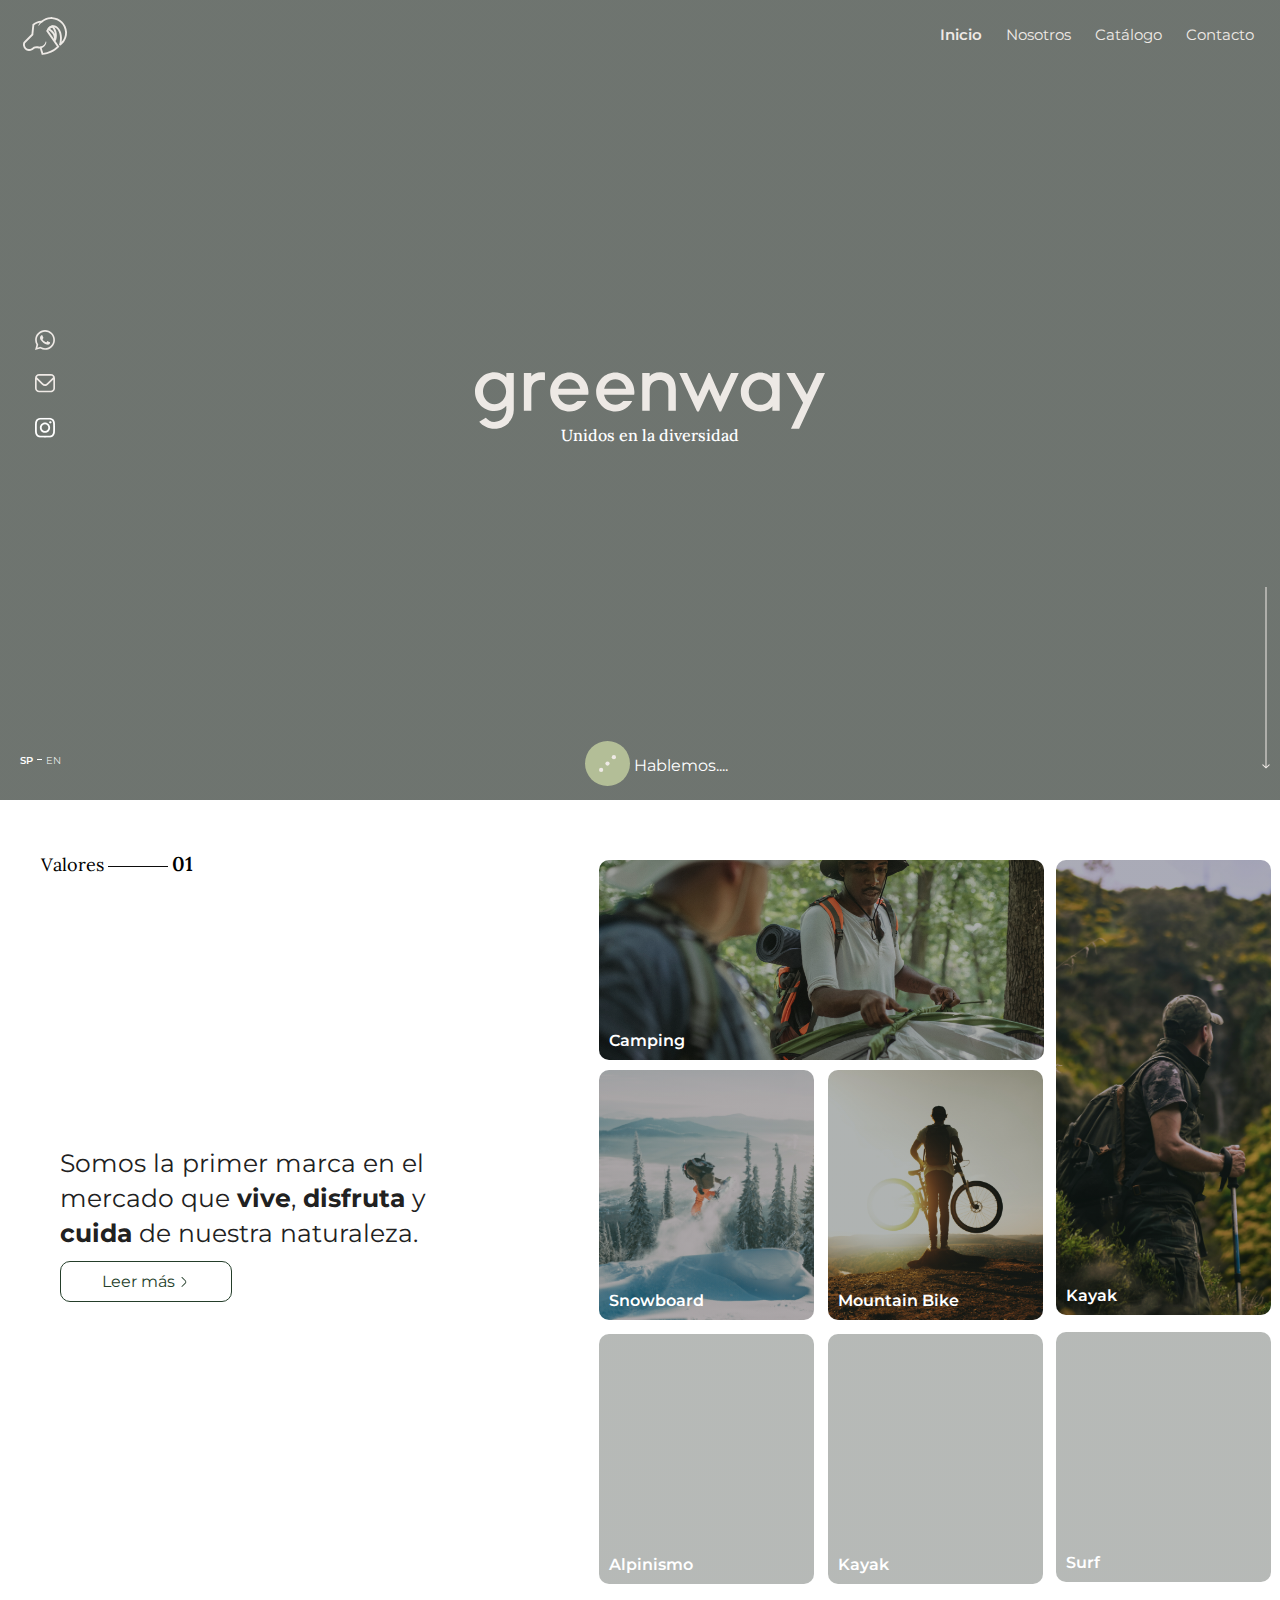
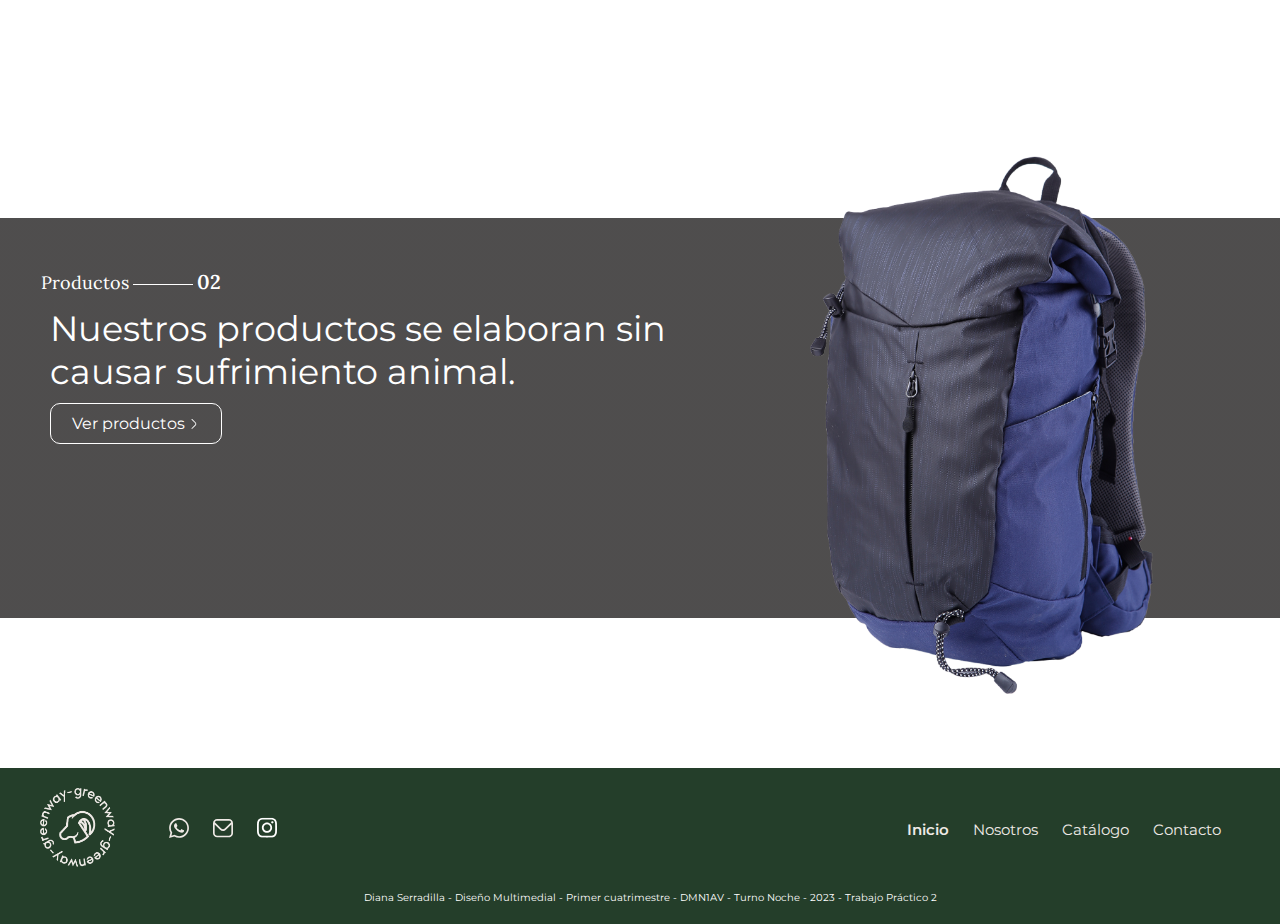
==== index.html @ 470187fe "first commit" ====
<!DOCTYPE html>
<html lang="es">

<head>
  <meta charset="UTF-8">
  <title>Inicio</title>
  <link rel="stylesheet" href="assets/estilos/style.css">
  <link rel="shortcut icon" href="assets/img/isotipo-1.svg" type="image/x-icon">
</head>

<body>



  <div class="contenedor-general">
    <!-- Cabecera completa comienzo -->
    <div class="contenedor-cabecera" id="cabeceraIndex">
      <header class="contenedor-header">
        <h1>Logo</h1>
        <nav class="contenedor-nav">
          <ul class="nav-ul">
            <li><a href="#" class="li-destacado">Inicio</a></li>
            <li><a href="secciones/nosotros.html">Nosotros</a></li>
            <li><a href="secciones/catalogo.html">Catálogo</a></li>
            <li><a href="secciones/contacto.html">Contacto</a></li>
          </ul>
        </nav>
      </header>

      <section>
        <ul class="ul-redes">
          <li><a
              href="https://api.whatsapp.com/send?phone=542615523328&text=%C2%A1Hola%20Greenway!%20%C2%BFMe%20podr%C3%ADan%20ayudar%3F"
              target="_blank"><img src="assets/img/whatsapp.svg" alt="whatsapp-greenway" title="whatsapp"></a></li>
          <li><a href="mailto:serradilladiana3@gmail.com" target="_blank"><img src="assets/img/email.svg"
                alt="email-greenway" title="email"></a></li>
          <li><a href="https://www.instagram.com/laddy___di/" target="_blank"><img src="assets/img/instagram.svg"
                alt="instagram-greenway" title="instagram"></a></li>
        </ul>
        <h2 id="marca-greenway">greenway
        </h2>
        <h3 class="slogan-greenway" id="slogan-indexPosition">Unidos en la diversidad</h3>
        <div class="contenedor-idioma">
          <p id="español">SP</p>
          <div class="linea-divisora"></div>
          <p id="ingles">EN</p>
        </div>
        <div class="contenedor-whatsapp">
          <a href="https://api.whatsapp.com/send?phone=542615523328&text=%C2%A1Hola%20Greenway!%20%C2%BFMe%20podr%C3%ADan%20ayudar%3F"
            target="_blank">
            <img src="assets/img/talk.svg" alt="icono_talk">
          </a>
          <a href="https://api.whatsapp.com/send?phone=542615523328&text=%C2%A1Hola%20Greenway!%20%C2%BFMe%20podr%C3%ADan%20ayudar%3F"
            target="_blank">
            <p>Hablemos....</p>
          </a>
        </div>
        <figure class="figure-flechaAbajo">
          <img src="assets/img/arrow-down.svg" alt="arrow-svg">
        </figure>
      </section>
    </div>
    <!-- Cabecera completa final -->
    <main class="main-general">
      <!-- Section info marca comienzo -->
      <section class="section-infoGeneral">
        <div class="contenedor-indice">
          <p class="indice-categoria color-negro">Valores</p>
          <div class="linea-divisora-negra"></div>
          <p class="indice-numero color-negro">01</p>
        </div>
        <div class="contenedor-infoMarca">
          <div class="contenedor-infoMarcaI">
            <h4 class="p-infoGenral">Somos la primer marca en el mercado que <span>vive</span>, <span>disfruta</span> y
              <span>cuida</span> de
              nuestra naturaleza.
            </h4>
            <a href="nosotros.html" class="boton-VerMas">Leer más <svg class="path-productos" width="11" height="10"
                viewBox="0 0 11 10" fill="none" xmlns="http://www.w3.org/2000/svg">
                <g clip-path="url(#clip0_27_282)">
                  <path
                    d="M2.93061 9.98189C2.87551 9.98221 2.82089 9.97172 2.76988 9.95102C2.71887 9.93032 2.67248 9.89982 2.63336 9.86127C2.59412 9.82261 2.56297 9.77661 2.54172 9.72592C2.52046 9.67524 2.50952 9.62088 2.50952 9.56597C2.50952 9.51106 2.52046 9.4567 2.54172 9.40601C2.56297 9.35533 2.59412 9.30933 2.63336 9.27066L6.0538 5.87258C6.289 5.63862 6.42112 5.32148 6.42112 4.99082C6.42112 4.66016 6.289 4.34302 6.0538 4.10906L2.63336 0.710976C2.55453 0.632657 2.51024 0.526432 2.51024 0.415671C2.51024 0.30491 2.55453 0.198686 2.63336 0.120366C2.71219 0.0420465 2.81912 -0.00195312 2.93061 -0.00195312C3.0421 -0.00195313 3.14902 0.0420465 3.22786 0.120366L6.6483 3.51845C6.84324 3.71163 6.9979 3.94112 7.10343 4.19377C7.20896 4.44642 7.26328 4.71728 7.26328 4.99082C7.26328 5.26436 7.20896 5.53521 7.10343 5.78787C6.9979 6.04052 6.84324 6.27001 6.6483 6.46319L3.22786 9.86127C3.18874 9.89982 3.14234 9.93032 3.09133 9.95102C3.04033 9.97172 2.98571 9.98221 2.93061 9.98189Z" />
                </g>
                <defs>
                  <clipPath>
                    <rect width="10.0478" height="9.98214" fill="#243e2a" />
                  </clipPath>
                </defs>
              </svg></a>
          </div>
          <div class="contenedor-infoMarcaD">
            <div class="contenedor-categoriasI">
              <div id="contenedor-camping">
              </div>
              <div>
                <div class="contenedor-snmb">
                  <div class="contendor-categorias" id="contenedor-snow"></div>
                  <div class="contendor-categorias" id="contenedor-mbike"></div>
                </div>
                <div class="contenedor-alka">
                  <div class="contendor-categorias" id="contenedor-alpi"></div>
                  <div class="contendor-categorias" id="contenedor-kayak"></div>
                </div>
              </div>
            </div>

            <div class="contenedor-categoriasD">
              <div id="contenedor-trek"></div>
              <div id="contenedor-surf"></div>
            </div>
          </div>
        </div>
      </section>
      <!-- Section info marca final -->
      <!-- Section info productos comienzo -->
      <section class="section-productoIndex">
        <div class="contenedor-indice">
          <p class="indice-categoria color-blanco">Productos</p>
          <div class="linea-divisora-blanca"></div>
          <p class="indice-numero color-blanco">02</p>
        </div>

        <div class="contenedor-productoIndex">
          <div class="contenedor-productoIndexI">
            <h4>Nuestros productos se elaboran
              sin causar sufrimiento animal.</h4>
            <a href="catalogo.html" class="boton-productoIndex">Ver productos <svg class="path-productos" width="11"
                height="10" viewBox="0 0 11 10" fill="none" xmlns="http://www.w3.org/2000/svg">
                <g clip-path="url(#clip0_27_282)">
                  <path
                    d="M2.93061 9.98189C2.87551 9.98221 2.82089 9.97172 2.76988 9.95102C2.71887 9.93032 2.67248 9.89982 2.63336 9.86127C2.59412 9.82261 2.56297 9.77661 2.54172 9.72592C2.52046 9.67524 2.50952 9.62088 2.50952 9.56597C2.50952 9.51106 2.52046 9.4567 2.54172 9.40601C2.56297 9.35533 2.59412 9.30933 2.63336 9.27066L6.0538 5.87258C6.289 5.63862 6.42112 5.32148 6.42112 4.99082C6.42112 4.66016 6.289 4.34302 6.0538 4.10906L2.63336 0.710976C2.55453 0.632657 2.51024 0.526432 2.51024 0.415671C2.51024 0.30491 2.55453 0.198686 2.63336 0.120366C2.71219 0.0420465 2.81912 -0.00195312 2.93061 -0.00195312C3.0421 -0.00195313 3.14902 0.0420465 3.22786 0.120366L6.6483 3.51845C6.84324 3.71163 6.9979 3.94112 7.10343 4.19377C7.20896 4.44642 7.26328 4.71728 7.26328 4.99082C7.26328 5.26436 7.20896 5.53521 7.10343 5.78787C6.9979 6.04052 6.84324 6.27001 6.6483 6.46319L3.22786 9.86127C3.18874 9.89982 3.14234 9.93032 3.09133 9.95102C3.04033 9.97172 2.98571 9.98221 2.93061 9.98189Z" />
                </g>
                <defs>
                  <clipPath id="clip0_27_282">
                    <rect width="10.0478" height="9.98214" fill="white" />
                  </clipPath>
                </defs>
              </svg>
            </a>
          </div>
          <figure class="figure-sectionProducto">
            <img src="assets/img/mochila.png" alt="mochila-greenway">
          </figure>
        </div>
      </section>
      <!-- Section info productos final -->
    </main>
    <!-- Footer comienzo -->
    <footer class="contenedor-footer" id="footer-index">
      <div>
        <figure class="figure-logoFooter">
          <img src="assets/img/imagotipo.png" alt="">
        </figure>

        <ul class="footer-navRedes">
          <li><a
              href="https://api.whatsapp.com/send?phone=542615523328&text=%C2%A1Hola%20Greenway!%20%C2%BFMe%20podr%C3%ADan%20ayudar%3F"
              target="_blank"><img src="assets/img/whatsapp.svg" alt="whatsapp-greenway" title="whatsapp"></a></li>
          <li><a href="mailto:serradilladiana3@gmail.com" target="_blank"><img src="assets/img/email.svg"
                alt="email-greenway" title="email"></a></li>
          <li><a href="https://www.instagram.com/laddy___di/" target="_blank"><img src="assets/img/instagram.svg"
                alt="instagram-greenway" title="instagram"></a></li>
        </ul>

        <nav class="contenedor-nav contenedor-nav-footer">
          <ul class="nav-ul">
            <li><a href="#" class="li-destacado">Inicio</a></li>
            <li><a href="secciones/nosotros.html">Nosotros</a></li>
            <li><a href="secciones/catalogo.html">Catálogo</a></li>
            <li><a href="secciones/contacto.html">Contacto</a></li>
          </ul>
        </nav>
        <p class="dato-alumno">Diana Serradilla - Diseño Multimedial - Primer cuatrimestre - DMN1AV - Turno Noche -
          2023 - Trabajo
          Práctico 2</p>
      </div>
    </footer>
    <!-- Footer final -->
  </div>
</body>

</html>
---- assets/estilos/style.css ----
@import url("https://fonts.googleapis.com/css2?family=Lora:wght@400;500;600;700&family=Montserrat:ital,wght@0,100;0,300;0,400;0,700;1,700&display=swap");

@font-face {
  font-family: "Simpel";
  src: url("../fonts/Simpel-Medium.otf") format("truetype");
}

body {
  font-family: "Montserrat", sans-serif;
}

* {
  margin: 0;
  padding: 0;
}

ul li {
  list-style: none;
}

.contenedor-general {
  width: 1300px;
  max-width: 1300px;
  margin: auto;
  position: relative;
}

.color-negro {
  color: #000000;
}

.color-blanco {
  color: #ffffff;
}

/* -------------------------Cabecera completa comienzo */
#cabeceraIndex {
  background: linear-gradient(rgba(14, 24, 16, 0.6), rgba(14, 24, 16, 0.6)),
    url("../img/bg-index.png") no-repeat center center;
  background-size: cover;
  height: 800px;
}

#cabeceraNosotros {
  background: linear-gradient(rgba(14, 24, 16, 0.6), rgba(14, 24, 16, 0.6)),
    url("../img/bg-nosotros.png") no-repeat center center;
  background-size: cover;
  height: 400px;
}

#cabeceraCatalogo {
  background: linear-gradient(rgba(14, 24, 16, 0.6), rgba(14, 24, 16, 0.6)),
    url("../img/bg-catalogo.png") no-repeat center center;
  background-size: cover;
  height: 400px;
}

#cabeceraContacto {
  background: linear-gradient(rgba(14, 24, 16, 0.6), rgba(14, 24, 16, 0.6)),
    url("../img/bg-contacto.png") no-repeat center center;
  background-size: cover;
  height: 400px;
}
.contenedor-cabecera {
  position: relative;
}

.contenedor-header {
  padding-top: 15px;
}
.contenedor-header h1 {
  display: inline-block;
  width: 90px;
  height: 38px;
  font-size: 0px;
  background-image: url("../img/isotipo.svg");
  background-position: center;
  background-repeat: no-repeat;
  background-size: contain;
  vertical-align: middle;
}

#h2-nosotros {
  font-family: "Simpel", sans-serif;
  font-weight: 500;
  font-size: 50px;
  line-height: 183px;
  color: #efeae6;
  text-align: center;
  margin-top: 60px;
}

.contenedor-nav {
  display: inline-block;
  width: 1170px;
}

.nav-ul {
  text-align: end;
}
.nav-ul li {
  display: inline-block;
}

.nav-ul li a {
  display: block;
  padding: 10px;
  color: #efeae6;
  text-decoration: none;
  font-size: 15px;
}

.li-destacado {
  font-weight: 600;
}

.nav-ul li a:hover {
  color: #1c1c1c;
  border-radius: 10px;
  background-color: rgba(255, 255, 255, 0.767);
  -webkit-border-radius: 10px;
  -moz-border-radius: 10px;
  -ms-border-radius: 10px;
  -o-border-radius: 10px;
}

#marca-greenway {
  font-size: 0;
  background-image: url("../img/logotipo.svg");
  background-position: center;
  background-repeat: no-repeat;
  background-size: contain;
  width: 350px;
  height: 100px;
  margin: auto;
  position: absolute;
  top: 0;
  bottom: 0;
  left: 0;
  right: 0;
}

.slogan-greenway {
  font-family: "Lora", serif;
  font-style: normal;
  font-weight: 500;
  font-size: 16px;
  line-height: 38px;
  color: #ffffff;
  text-align: center;
  position: absolute;
  bottom: 0;
  left: 0;
  right: 0;
}

#slogan-indexPosition {
  top: 52%;
}

#slogan-NosotrosPosition {
  top: 40%;
}

.ul-redes {
  display: inline-block;
  position: absolute;
  top: 40%;
  left: 25px;
  z-index: 10;
}

.ul-redes li {
  /* margin-top: 10px; */
  padding: 10px;
  border-radius: 10px;
  -webkit-border-radius: 10px;
  -moz-border-radius: 10px;
  -ms-border-radius: 10px;
  -o-border-radius: 10px;
  transition: background-color 0.3s ease-in-out;
}

.ul-redes li:hover {
  background-color: #b3be97;
}

#ingles {
  font-style: normal;
  font-weight: 300;
  font-size: 10px;
  line-height: 18px;
  color: #ffffff;
}

#español {
  font-style: normal;
  font-weight: 600;
  font-size: 10px;
  line-height: 18px;
  color: #ffffff;
}

.linea-divisora {
  border-top: 1px solid #ffffff;
  width: 5px;
}
.figure-flechaAbajo {
  position: absolute;
  right: 30px;
  bottom: 27px;
}

.contenedor-idioma {
  position: absolute;
  bottom: 30px;
  left: 20px;
  display: inline-block;
}

.contenedor-idioma p,
.contenedor-idioma div {
  display: inline-block;
}

.contenedor-idioma div {
  vertical-align: middle;
}

.contenedor-whatsapp {
  display: inline-block;
  position: absolute;
  bottom: 10px;
  left: 45%;
}

.contenedor-whatsapp a {
  display: inline-block;
  text-decoration: none;
  color: #ffffff;
  vertical-align: middle;
}

.contenedor-idioma a img {
  width: 30px;
}
/* -------------------------Cabecera completa final */
/* ----------------------------------------------------------------- */

/* -------------------------Main comienzo */

.main-general {
  background-image: url("../img/bg-2.png");
  background-position: center;
  background-repeat: no-repeat;
  background-size: cover;
}

/* -------------------------Section info marca comienzo */
.section-infoGeneral {
  position: relative;
}
.contenedor-indice {
  display: inline-block;
  position: absolute;
  top: 48px;
  left: 41px;
}

.indice-categoria {
  font-family: "Lora";
  font-style: normal;
  font-weight: 400;
  font-size: 18px;
  line-height: 26px;
  display: inline-block;
}

.indice-numero {
  font-family: "Lora";
  font-style: normal;
  font-weight: 600;
  font-size: 20px;
  line-height: 32px;
  display: inline-block;
}

.linea-divisora-blanca {
  border-top: 1px solid #ffffff;
  width: 60px;
  display: inline-block;
  vertical-align: middle;
}
.linea-divisora-negra {
  border-top: 1px solid #0c0c0c;
  width: 60px;
  display: inline-block;
  vertical-align: middle;
}

.contenedor-infoMarca,
.contenedor-infoMarcaI,
.contenedor-infoMarcaD {
  display: inline-block;
}

.contenedor-infoMarca {
  display: inline-block;
  margin-top: 60px;
}

.contenedor-infoMarcaD {
  display: inline-block;
  vertical-align: middle;
  margin-left: 145px;
}
.contenedor-infoMarcaI {
  width: 30%;
  margin-left: 60px;
  display: inline-block;
  vertical-align: middle;
}

.p-infoGenral {
  font-style: normal;
  font-weight: 400;
  font-size: 25px;
  line-height: 35px;

  color: #212121;
}

.p-infoGenral span {
  font-weight: 700;
}

.boton-VerMas {
  display: block;
  padding: 10px;
  width: 150px;
  text-align: center;
  text-decoration: none;
  border-radius: 10px;
  -webkit-border-radius: 10px;
  -moz-border-radius: 10px;
  -ms-border-radius: 10px;
  -o-border-radius: 10px;
  border: 1px solid #243e2a;
  color: #243e2a;
  margin-top: 10px;
  transition: background-color 0.5s ease, color 0.5s ease;
  -webkit-transition: background-color 0.5s ease, color 0.5s ease;
  -moz-transition: background-color 0.5s ease, color 0.5s ease;
  -ms-transition: background-color 0.5s ease, color 0.5s ease;
  -o-transition: background-color 0.5s ease, color 0.5s ease;
}

.boton-VerMas svg {
  fill: #243e2a;
  transition: background-color 0.5s ease, color 0.5s ease;
  -webkit-transition: background-color 0.3s ease, color 0.3s ease;
  -moz-transition: background-color 0.3s ease, color 0.3s ease;
  -ms-transition: background-color 0.3s ease, color 0.3s ease;
  -o-transition: background-color 0.3s ease, color 0.3s ease;
}
.boton-VerMas:hover {
  background-color: #243e2a;
  color: #ffffff;
}

.boton-VerMas:hover svg {
  fill: #ffffff;
}

.contenedor-categoriasI {
  display: inline-block;
}
.contenedor-categoriasD {
  display: inline-block;
  vertical-align: top;
  margin-left: 8px;
}

#contenedor-camping {
  width: 445px;
  height: 200px;
  background: linear-gradient(rgba(14, 24, 16, 0.3), rgba(14, 24, 16, 0.3)),
    url("../img/camping.png") no-repeat center center;
  background-size: cover;
  border-radius: 10px;
  -webkit-border-radius: 10px;
  -moz-border-radius: 10px;
  -ms-border-radius: 10px;
  -o-border-radius: 10px;
  position: relative;
}

#contenedor-camping::after {
  content: "Camping";
  color: #ffffff;
  position: absolute;
  bottom: 10px;
  left: 10px;
  font-weight: 600;
  font-size: 16px;
}

.contendor-categorias {
  width: 215px;
  height: 250px;
}

.contenedor-snmb {
  margin-top: 10px;
}
#contenedor-snow {
  background: linear-gradient(rgba(14, 24, 16, 0.3), rgba(14, 24, 16, 0.3)),
    url("../img/snow.png") no-repeat center center;
  background-size: cover;
  border-radius: 10px;
  -webkit-border-radius: 10px;
  -moz-border-radius: 10px;
  -ms-border-radius: 10px;
  -o-border-radius: 10px;
  position: relative;
  display: inline-block;
  margin-right: 10px;
}

#contenedor-snow::after {
  content: "Snowboard";
  color: #ffffff;
  position: absolute;
  bottom: 10px;
  left: 10px;
  font-weight: 600;
  font-size: 16px;
}

#contenedor-mbike {
  background: linear-gradient(rgba(14, 24, 16, 0.3), rgba(14, 24, 16, 0.3)),
    url("../img/mbike.png") no-repeat center center;
  background-size: cover;
  border-radius: 10px;
  -webkit-border-radius: 10px;
  -moz-border-radius: 10px;
  -ms-border-radius: 10px;
  -o-border-radius: 10px;
  position: relative;
  display: inline-block;
}

#contenedor-mbike::after {
  content: "Mountain Bike";
  color: #ffffff;
  position: absolute;
  bottom: 10px;
  left: 10px;
  font-weight: 600;
  font-size: 16px;
}

#contenedor-alpi {
  background: linear-gradient(rgba(14, 24, 16, 0.3), rgba(14, 24, 16, 0.3)),
    url("../img/alpi.png") no-repeat center center;
  background-size: cover;
  border-radius: 10px;
  -webkit-border-radius: 10px;
  -moz-border-radius: 10px;
  -ms-border-radius: 10px;
  -o-border-radius: 10px;
  position: relative;
  display: inline-block;
  margin-right: 10px;
}

#contenedor-alpi::after {
  content: "Alpinismo";
  color: #ffffff;
  position: absolute;
  bottom: 10px;
  left: 10px;
  font-weight: 600;
  font-size: 16px;
}

#contenedor-kayak {
  background: linear-gradient(rgba(14, 24, 16, 0.3), rgba(14, 24, 16, 0.3)),
    url("../img/kayak.png") no-repeat center center;
  background-size: cover;
  border-radius: 10px;
  -webkit-border-radius: 10px;
  -moz-border-radius: 10px;
  -ms-border-radius: 10px;
  -o-border-radius: 10px;
  position: relative;
  display: inline-block;
}

#contenedor-kayak::after {
  content: "Kayak";
  color: #ffffff;
  position: absolute;
  bottom: 10px;
  left: 10px;
  font-weight: 600;
  font-size: 16px;
}

.contenedor-alka {
  margin-top: 10px;
}

#contenedor-trek {
  width: 215px;
  height: 455px;
  background: linear-gradient(rgba(14, 24, 16, 0.3), rgba(14, 24, 16, 0.3)),
    url("../img/trek.png") no-repeat center center;
  background-size: cover;
  border-radius: 10px;
  -webkit-border-radius: 10px;
  -moz-border-radius: 10px;
  -ms-border-radius: 10px;
  -o-border-radius: 10px;
  position: relative;
}

#contenedor-trek::after {
  content: "Kayak";
  color: #ffffff;
  position: absolute;
  bottom: 10px;
  left: 10px;
  font-weight: 600;
  font-size: 16px;
}

#contenedor-surf {
  width: 215px;
  height: 250px;
  background: linear-gradient(rgba(14, 24, 16, 0.3), rgba(14, 24, 16, 0.3)),
    url("../img/surf.png") no-repeat center center;
  background-size: cover;
  border-radius: 10px;
  -webkit-border-radius: 10px;
  -moz-border-radius: 10px;
  -ms-border-radius: 10px;
  -o-border-radius: 10px;
  position: relative;
  margin-top: 17px;
}

#contenedor-surf::after {
  content: "Surf";
  color: #ffffff;
  position: absolute;
  bottom: 10px;
  left: 10px;
  font-weight: 600;
  font-size: 16px;
}

/* -------------------------Section info marca final */

/* -------------------------Section info producto comienzo */

.section-productoIndex {
  width: 100%;
  background-color: red;
  background: linear-gradient(rgba(35, 33, 33, 0.8), rgba(35, 33, 33, 0.8)),
    url("../img/section-productos.png") no-repeat center center;
  background-size: cover;
  height: 400px;
  margin-top: 230px;

  position: relative;
}

.contenedor-productoIndex {
  position: absolute;
  top: -105px;
  left: 0;
  right: 0;
}
.contenedor-productoIndex,
.contenedor-productoIndexI,
.figure-sectionProducto {
  display: inline-block;
}

.contenedor-productoIndexI {
  width: 50%;
  margin-left: 50px;
}

.figure-sectionProducto {
  width: 550px;
  height: auto;
  vertical-align: middle;
  display: inline-block;
}

.figure-sectionProducto img {
  width: 100%;
  height: auto;
}

.contenedor-productoIndexI h4 {
  font-style: normal;
  font-weight: 400;
  font-size: 35px;
  line-height: 40x;
  margin-top: 20px;
  color: #ffffff;
}

.boton-productoIndex {
  display: block;
  padding: 10px;
  width: 150px;
  text-align: center;
  text-decoration: none;
  border-radius: 10px;
  -webkit-border-radius: 10px;
  -moz-border-radius: 10px;
  -ms-border-radius: 10px;
  -o-border-radius: 10px;
  border: 1px solid #ffffff;
  color: #ffffff;
  margin-top: 10px;
  transition: background-color 0.5s ease, color 0.5s ease;
}

.boton-productoIndex:hover {
  background-color: #ffffff;
  color: #243e2a;
}

.boton-productoIndex:hover svg {
  fill: #243e2a;
}

.path-productos {
  fill: #ffffff;
}

/* -------------------------Section info producto final */

/* -------------------------Main info nosotros comienzo */

#main-nosotros {
  padding-bottom: 30px;
}

.nosotros-parrafo-1 {
  padding: 140px 60px 0 60px;
  position: relative;
}

.contenedor-parrafos {
  width: 45%;
  text-align: left;
  display: inline-block;
}

.contenedor-completoNosotros1 {
  display: inline-block;
}
.span-greenway {
  font-style: normal;
  font-weight: 700;
  /* font-size: 20px; */
  line-height: 24px;
  color: #000000;
}

#figure-nosotros1,
#figure-nosotros3 {
  display: inline-block;
  width: 500px;
  height: 470px;
}

#figure-nosotros1 img,
#figure-nosotros3 img {
  margin-left: 100px;
}
.figure-nosotros img {
  width: 100%;
  height: 100%;
  object-fit: cover;
  border-radius: 20px;
  -webkit-border-radius: 20px;
  -moz-border-radius: 20px;
  -ms-border-radius: 20px;
  -o-border-radius: 20px;
}

#figure-nosotros2 {
  display: inline-block;
  width: 500px;
  height: 400px;
}
.contenedor-completoNosotros2 {
  display: inline-block;
}
.nosotros-parrafo-2 {
  padding: 200px 60px 0 60px;
  position: relative;
}
#contenedor-indiceNosotros2 {
  display: inline-block;
  position: absolute;
  top: 82px;
  right: 108px;
}
#contenedor-parrafos2 {
  margin-left: 100px;
  vertical-align: top;
}

#contenedor-parrafos3 {
  vertical-align: top;
}
/* -------------------------Main info nosotros final */
/* -------------------------Catalogo comienzo */
.contenedorTitulos-catalogo,
.contenedorTitulos-catalogo h3,
.contenedorTitulos-catalogo figure {
  display: inline-block;
}

.contenedorTitulos-catalogo {
  width: 100%;
  padding: 40px 40px;
}
.boton-carrito {
  background-color: #b3be97;
  padding: 10px 40px 10px 40px;
  display: inline-block;
  border-radius: 10px;
  -webkit-border-radius: 10px;
  -moz-border-radius: 10px;
  -ms-border-radius: 10px;
  -o-border-radius: 10px;
  margin-left: 915px;
}

.boton-carrito figure {
  display: inline-block;
  width: 18px;
  height: auto;
  vertical-align: middle;
}

.boton-carrito figure img {
  width: 100%;
  height: 100%;
}

.boton-carrito p {
  display: inline-block;
  font-size: 15px;
  font-weight: 600;
  color: #ffffff;
  vertical-align: middle;
}

.contenedor-input {
  margin-left: 620px;
}
.input-catalogo {
  border: 1px solid #727272;
  border-radius: 10px;
  -webkit-border-radius: 10px;
  -moz-border-radius: 10px;
  -ms-border-radius: 10px;
  -o-border-radius: 10px;
  display: inline-block;
  margin-right: 10px;
}

#input-genero {
  padding: 8px 5px 8px 15px;
  width: 115px;
}

#input-genero figure,
#input-filtro figure {
  margin-left: 40px;
}

#input-filtro {
  padding: 8px 5px 8px 15px;
  width: 180px;
}

#input-lupa {
  padding: 8px 5px 8px 15px;
  width: 280px;
}

#input-lupa p {
  margin-left: 10px;
}

.input-catalogo p {
  display: inline-block;
  color: #727272;
}

.input-catalogo figure {
  display: inline-block;
}

.contenedor-filtro {
  margin-left: 40px;
  margin-top: 40px;
}

.contenedor-filtro h5 {
  margin-bottom: 15px;
}

.ul-filtros {
  margin-bottom: 10px;
}
.ul-filtros li {
  width: 90px;
  margin: 5px 0 0px 20px;
  color: #212121;
}

.ul-filtros li:hover {
  color: #000000;
  cursor: pointer;
  font-weight: 600;
}

#input-tamaño-seleccionado {
  background-color: #000000;
}

.ul-filtros li div,
.ul-filtros li p {
  display: inline-block;
  vertical-align: middle;
}

.input-tamaño {
  width: 20px;
  height: 20px;
  border-radius: 5px;
  -webkit-border-radius: 5px;
  -moz-border-radius: 5px;
  -ms-border-radius: 5px;
  -o-border-radius: 5px;
  border: 1px solid #212121;
}
.contenedorGeneral-catalogo {
  display: inline-block;
  width: 100%;
}

.contenedorGeneral-catalogo aside {
  float: left;
}

.contenedorGeneral-catalogo .contenedor-imagenesCatalogo {
  float: right;
  margin: 50px 15px 0 0;
}

.contenedorSuperior {
  position: relative;
}
.contenedorSuperior figure {
  width: 400px;
  height: 300px;
  border-radius: 10px;
  -webkit-border-radius: 10px;
  -moz-border-radius: 10px;
  -ms-border-radius: 10px;
  -o-border-radius: 10px;
}

.contenedorSuperior-imagenes,
.contenedorSuperior-imagenes .contenedorSuperior {
  display: inline-block;
}

.contenedorSuperior:hover,
.contenedorInferior:hover {
  cursor: pointer;
}
.contenedorSuperior img {
  width: 100%;
  height: 100%;
  object-fit: cover;
  border-radius: 10px;
}

.contenedorPrecio {
  position: absolute;
  bottom: 10px;
  right: 10px;
  background-color: #ffffff;
  padding: 20px;
  border-radius: 10px;
  -webkit-border-radius: 10px;
  -moz-border-radius: 10px;
  -ms-border-radius: 10px;
  -o-border-radius: 10px;
}

.nombre-campera {
  font-weight: 600;
}

.contenedorInferior-imagenes {
  width: 820px;
  margin-bottom: 150px;
}
.contenedorInferior figure {
  width: 265px;
  height: 210px;
}

.contenedorInferior-fila1,
.contenedorInferior-fila1 .contenedorInferior,
.contenedorInferior-fila2,
.contenedorInferior-fila2 .contenedorInferior,
.contenedorInferior-fila3,
.contenedorInferior-fila3 .contenedorInferior {
  display: inline-block;
}
.contenedorInferior-fila1,
.contenedorInferior-fila2,
.contenedorInferior-fila3 {
  margin-top: 10px;
}
.contenedorInferior figure img {
  width: 100%;
  height: 100%;
  object-fit: cover;
  border-radius: 10px;
  -webkit-border-radius: 10px;
  -moz-border-radius: 10px;
  -ms-border-radius: 10px;
  -o-border-radius: 10px;
}

.contenedorInferior p {
  margin-top: 10px;
}
/* -------------------------Catalogo final */

/* -------------------------Footer comienzo */

#footer-index {
  margin-top: 150px;
}
.contenedor-footer {
  background: #243e2a;
  padding: 20px;
}

.figure-logoFooter {
  width: 75px;
  margin-left: 20px;
  margin-right: 40px;
  display: inline-block;
  vertical-align: middle;
}

.figure-logoFooter img {
  width: 100%;
  height: auto;
}

.footer-navRedes {
  display: inline-block;
  vertical-align: middle;
}
.footer-navRedes li {
  /*margin-right: 10px;
  */
  display: inline-block;
  padding: 10px;
  border-radius: 10px;
  -webkit-border-radius: 10px;
  -moz-border-radius: 10px;
  -ms-border-radius: 10px;
  -o-border-radius: 10px;
  transition: background-color 0.3s ease-in-out;
  -webkit-transition: background-color 0.3s ease-in-out;
  -moz-transition: background-color 0.3s ease-in-out;
  -ms-transition: background-color 0.3s ease-in-out;
  -o-transition: background-color 0.3s ease-in-out;
}

.footer-navRedes li:hover {
  background-color: #b3be97;
}

.contenedor-nav-footer {
  width: 940px;
  vertical-align: middle;
}

.dato-alumno {
  color: #ffffff;
  font-size: 10px;
  margin-top: 20px;
  text-align: center;
}

/* -------------------------Footer final */
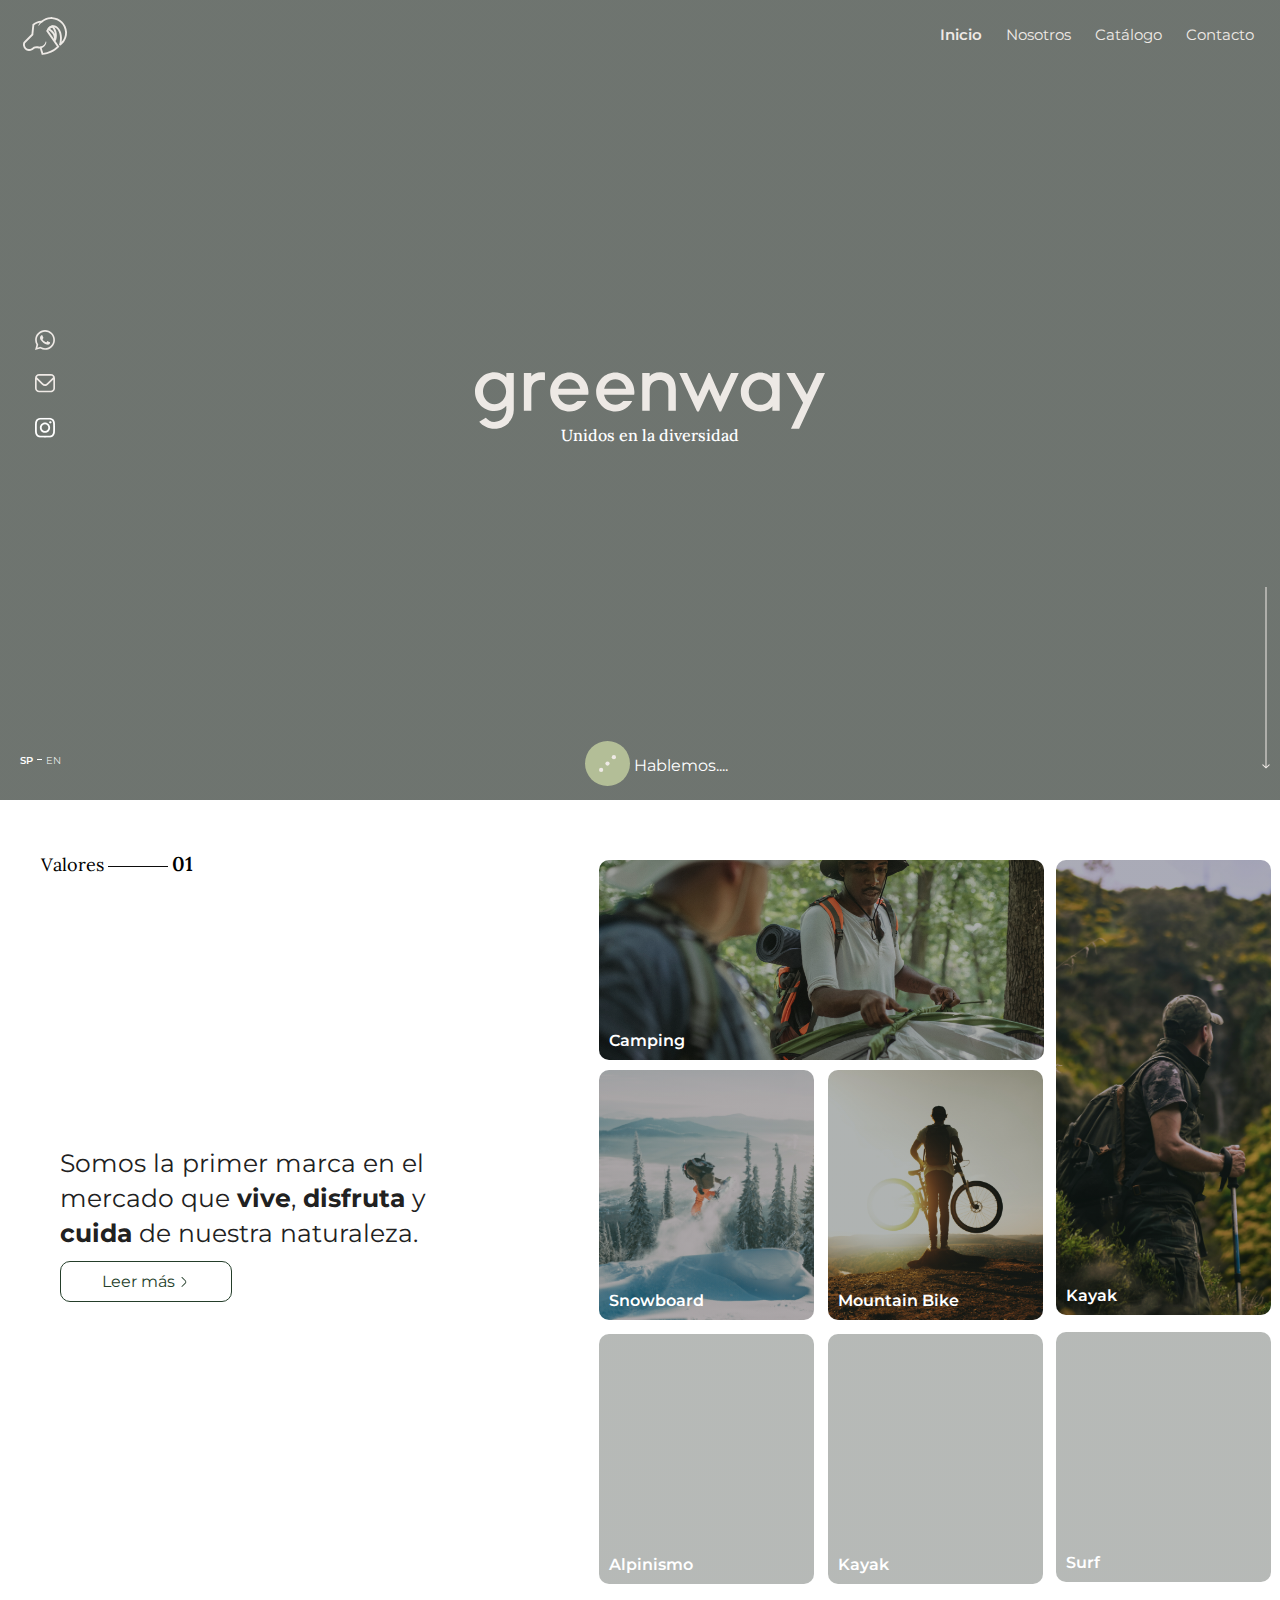
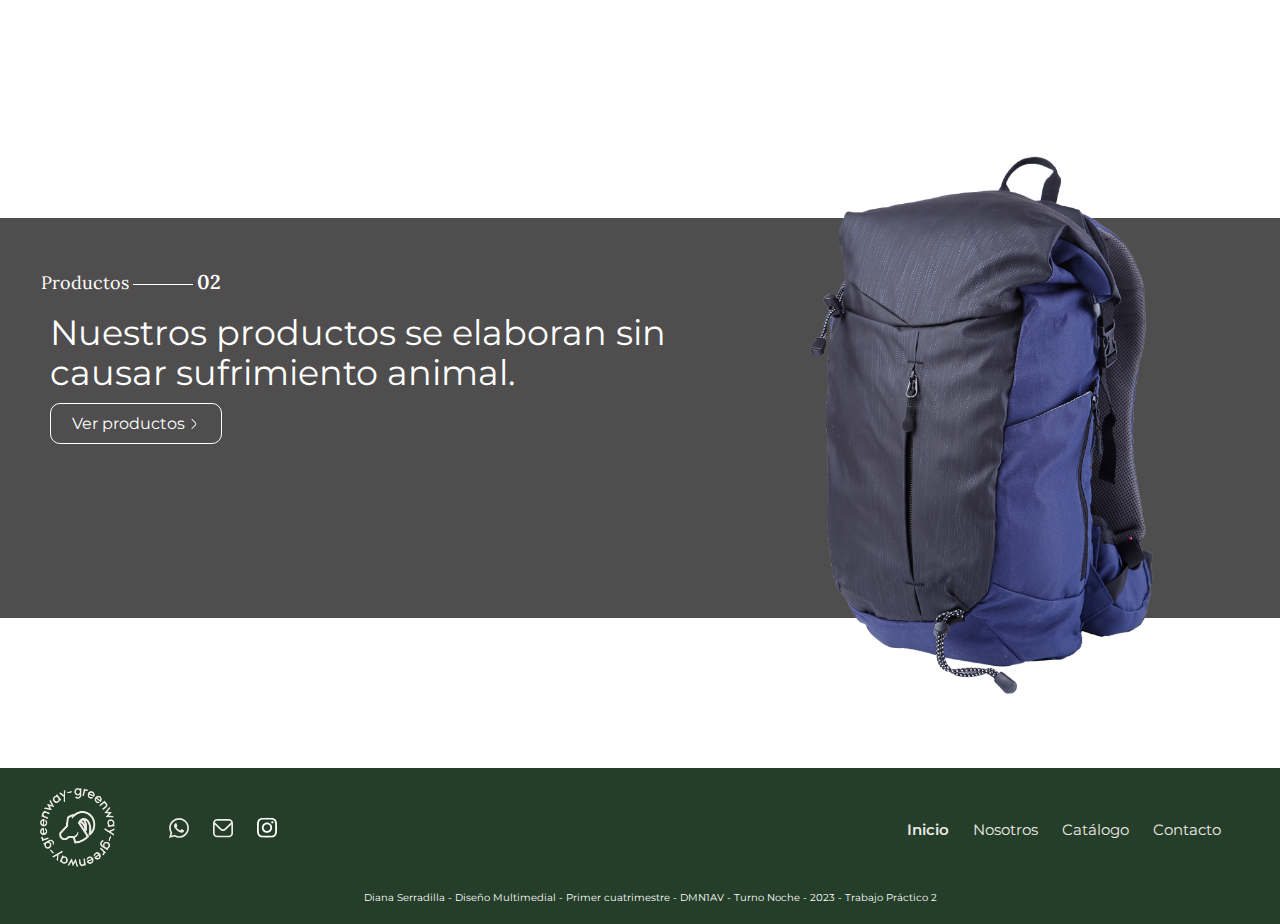
==== commit 523f8ad7: "Arreglo links" ====
--- a/index.html
+++ b/index.html
@@ -9,9 +9,6 @@
 </head>
 
 <body>
-
-
-
   <div class="contenedor-general">
     <!-- Cabecera completa comienzo -->
     <div class="contenedor-cabecera" id="cabeceraIndex">
@@ -75,8 +72,8 @@
               <span>cuida</span> de
               nuestra naturaleza.
             </h4>
-            <a href="nosotros.html" class="boton-VerMas">Leer más <svg class="path-productos" width="11" height="10"
-                viewBox="0 0 11 10" fill="none" xmlns="http://www.w3.org/2000/svg">
+            <a href="secciones/nosotros.html" class="boton-VerMas">Leer más <svg class="path-productos" width="11"
+                height="10" viewBox="0 0 11 10" fill="none" xmlns="http://www.w3.org/2000/svg">
                 <g clip-path="url(#clip0_27_282)">
                   <path
                     d="M2.93061 9.98189C2.87551 9.98221 2.82089 9.97172 2.76988 9.95102C2.71887 9.93032 2.67248 9.89982 2.63336 9.86127C2.59412 9.82261 2.56297 9.77661 2.54172 9.72592C2.52046 9.67524 2.50952 9.62088 2.50952 9.56597C2.50952 9.51106 2.52046 9.4567 2.54172 9.40601C2.56297 9.35533 2.59412 9.30933 2.63336 9.27066L6.0538 5.87258C6.289 5.63862 6.42112 5.32148 6.42112 4.99082C6.42112 4.66016 6.289 4.34302 6.0538 4.10906L2.63336 0.710976C2.55453 0.632657 2.51024 0.526432 2.51024 0.415671C2.51024 0.30491 2.55453 0.198686 2.63336 0.120366C2.71219 0.0420465 2.81912 -0.00195312 2.93061 -0.00195312C3.0421 -0.00195313 3.14902 0.0420465 3.22786 0.120366L6.6483 3.51845C6.84324 3.71163 6.9979 3.94112 7.10343 4.19377C7.20896 4.44642 7.26328 4.71728 7.26328 4.99082C7.26328 5.26436 7.20896 5.53521 7.10343 5.78787C6.9979 6.04052 6.84324 6.27001 6.6483 6.46319L3.22786 9.86127C3.18874 9.89982 3.14234 9.93032 3.09133 9.95102C3.04033 9.97172 2.98571 9.98221 2.93061 9.98189Z" />
@@ -124,8 +121,8 @@
           <div class="contenedor-productoIndexI">
             <h4>Nuestros productos se elaboran
               sin causar sufrimiento animal.</h4>
-            <a href="catalogo.html" class="boton-productoIndex">Ver productos <svg class="path-productos" width="11"
-                height="10" viewBox="0 0 11 10" fill="none" xmlns="http://www.w3.org/2000/svg">
+            <a href="secciones/catalogo.html" class="boton-productoIndex">Ver productos <svg class="path-productos"
+                width="11" height="10" viewBox="0 0 11 10" fill="none" xmlns="http://www.w3.org/2000/svg">
                 <g clip-path="url(#clip0_27_282)">
                   <path
                     d="M2.93061 9.98189C2.87551 9.98221 2.82089 9.97172 2.76988 9.95102C2.71887 9.93032 2.67248 9.89982 2.63336 9.86127C2.59412 9.82261 2.56297 9.77661 2.54172 9.72592C2.52046 9.67524 2.50952 9.62088 2.50952 9.56597C2.50952 9.51106 2.52046 9.4567 2.54172 9.40601C2.56297 9.35533 2.59412 9.30933 2.63336 9.27066L6.0538 5.87258C6.289 5.63862 6.42112 5.32148 6.42112 4.99082C6.42112 4.66016 6.289 4.34302 6.0538 4.10906L2.63336 0.710976C2.55453 0.632657 2.51024 0.526432 2.51024 0.415671C2.51024 0.30491 2.55453 0.198686 2.63336 0.120366C2.71219 0.0420465 2.81912 -0.00195312 2.93061 -0.00195312C3.0421 -0.00195313 3.14902 0.0420465 3.22786 0.120366L6.6483 3.51845C6.84324 3.71163 6.9979 3.94112 7.10343 4.19377C7.20896 4.44642 7.26328 4.71728 7.26328 4.99082C7.26328 5.26436 7.20896 5.53521 7.10343 5.78787C6.9979 6.04052 6.84324 6.27001 6.6483 6.46319L3.22786 9.86127C3.18874 9.89982 3.14234 9.93032 3.09133 9.95102C3.04033 9.97172 2.98571 9.98221 2.93061 9.98189Z" />
--- a/assets/estilos/style.css
+++ b/assets/estilos/style.css
@@ -566,13 +566,11 @@
 
 .section-productoIndex {
   width: 100%;
-  background-color: red;
   background: linear-gradient(rgba(35, 33, 33, 0.8), rgba(35, 33, 33, 0.8)),
     url("../img/section-productos.png") no-repeat center center;
   background-size: cover;
   height: 400px;
   margin-top: 230px;
-
   position: relative;
 }
 
@@ -609,7 +607,7 @@
   font-style: normal;
   font-weight: 400;
   font-size: 35px;
-  line-height: 40x;
+  line-height: 40px;
   margin-top: 20px;
   color: #ffffff;
 }
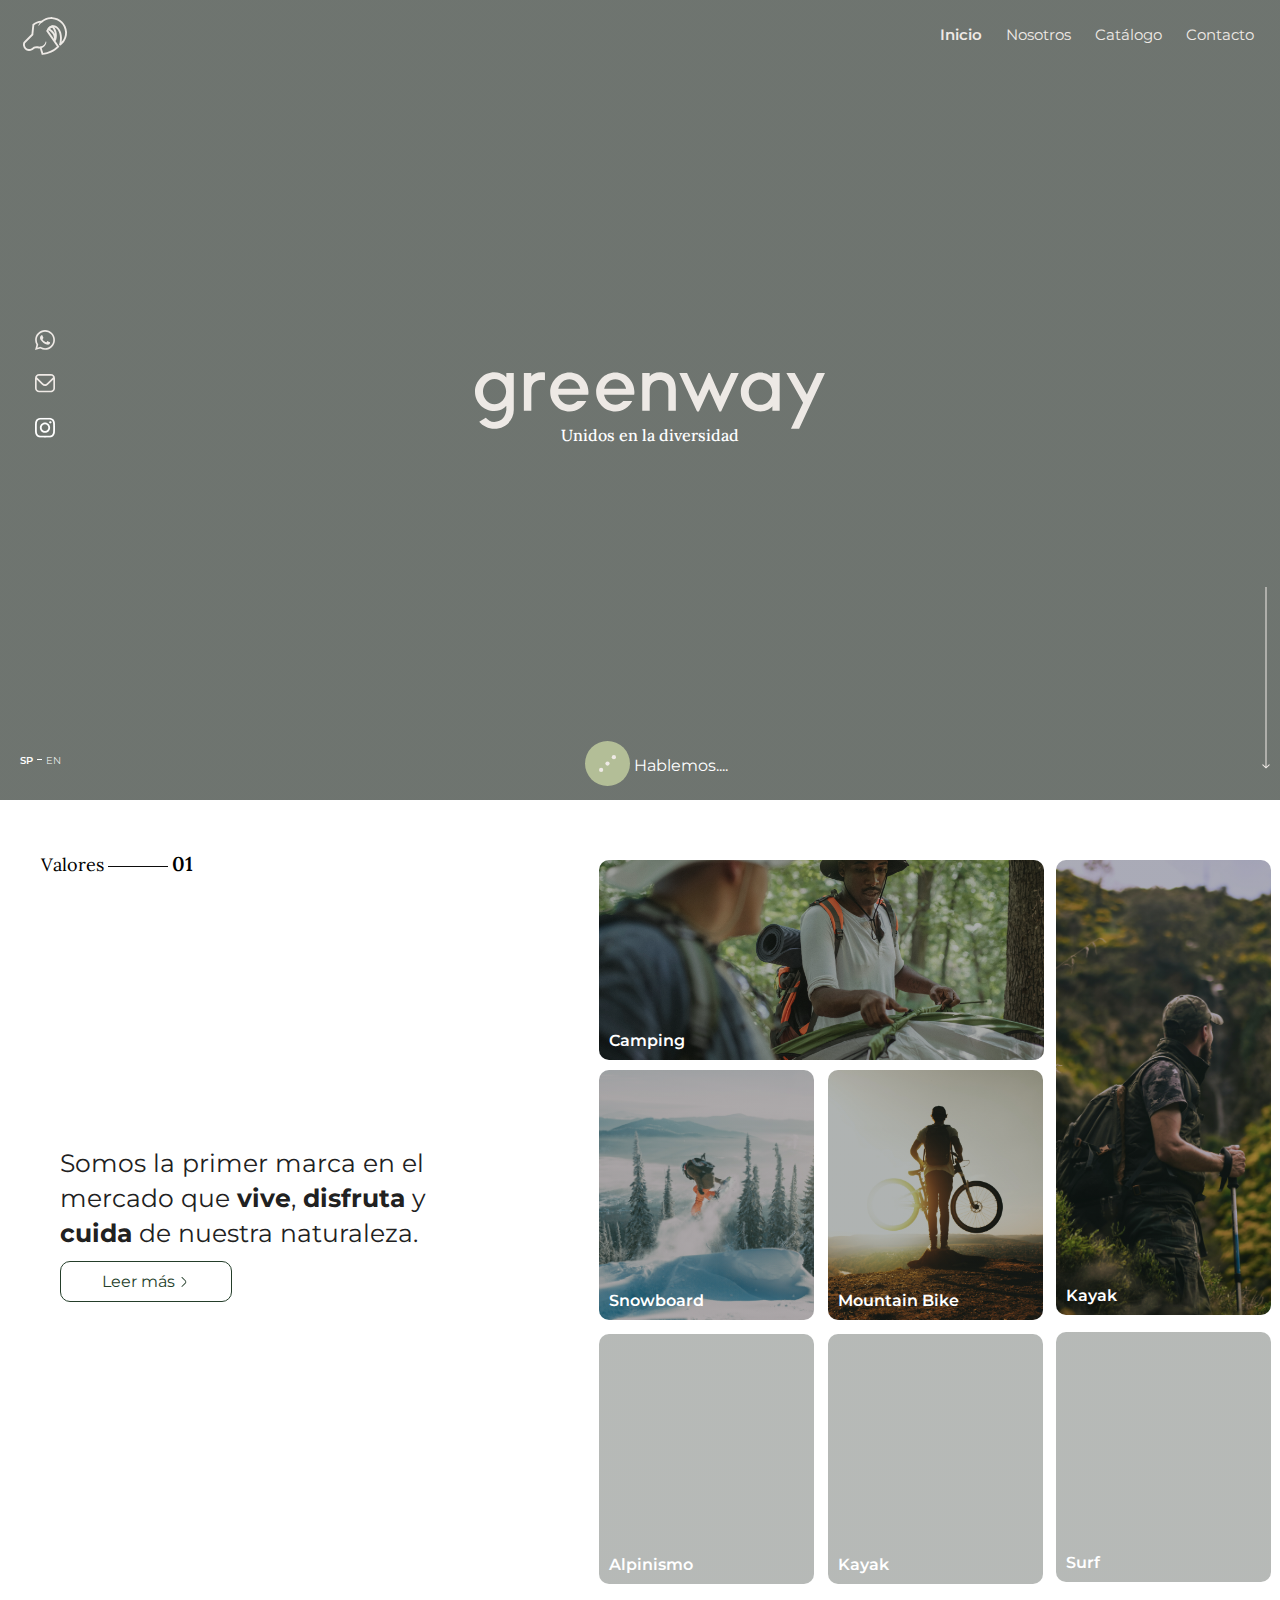
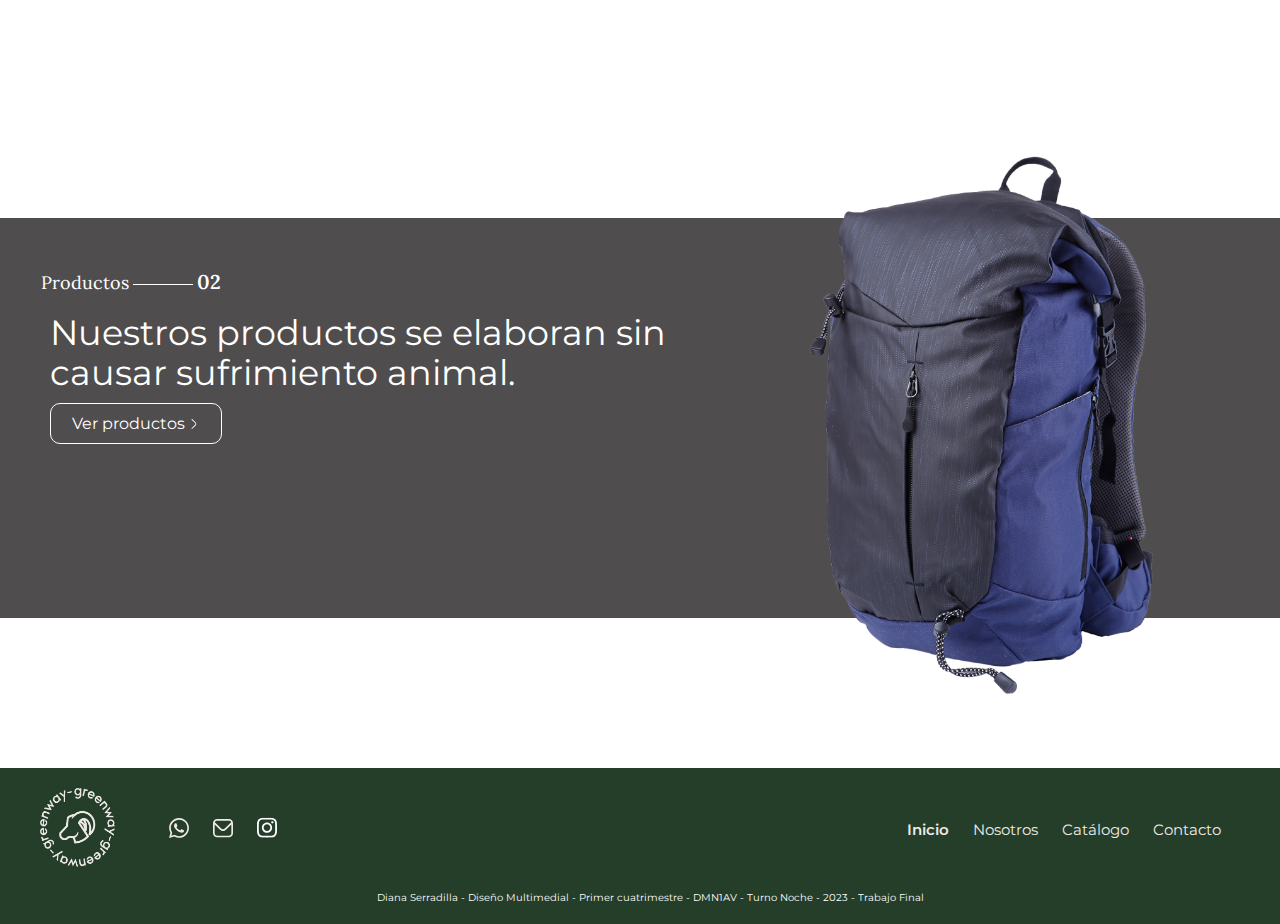
==== commit d9b93c9e: "Cambios final" ====
--- a/index.html
+++ b/index.html
@@ -10,7 +10,6 @@
 
 <body>
   <div class="contenedor-general">
-    <!-- Cabecera completa comienzo -->
     <div class="contenedor-cabecera" id="cabeceraIndex">
       <header class="contenedor-header">
         <h1>Logo</h1>
@@ -23,7 +22,6 @@
           </ul>
         </nav>
       </header>
-
       <section>
         <ul class="ul-redes">
           <li><a
@@ -57,9 +55,7 @@
         </figure>
       </section>
     </div>
-    <!-- Cabecera completa final -->
     <main class="main-general">
-      <!-- Section info marca comienzo -->
       <section class="section-infoGeneral">
         <div class="contenedor-indice">
           <p class="indice-categoria color-negro">Valores</p>
@@ -108,15 +104,12 @@
           </div>
         </div>
       </section>
-      <!-- Section info marca final -->
-      <!-- Section info productos comienzo -->
       <section class="section-productoIndex">
         <div class="contenedor-indice">
           <p class="indice-categoria color-blanco">Productos</p>
           <div class="linea-divisora-blanca"></div>
           <p class="indice-numero color-blanco">02</p>
         </div>
-
         <div class="contenedor-productoIndex">
           <div class="contenedor-productoIndexI">
             <h4>Nuestros productos se elaboran
@@ -140,15 +133,12 @@
           </figure>
         </div>
       </section>
-      <!-- Section info productos final -->
     </main>
-    <!-- Footer comienzo -->
     <footer class="contenedor-footer" id="footer-index">
       <div>
         <figure class="figure-logoFooter">
           <img src="assets/img/imagotipo.png" alt="">
         </figure>
-
         <ul class="footer-navRedes">
           <li><a
               href="https://api.whatsapp.com/send?phone=542615523328&text=%C2%A1Hola%20Greenway!%20%C2%BFMe%20podr%C3%ADan%20ayudar%3F"
@@ -158,7 +148,6 @@
           <li><a href="https://www.instagram.com/laddy___di/" target="_blank"><img src="assets/img/instagram.svg"
                 alt="instagram-greenway" title="instagram"></a></li>
         </ul>
-
         <nav class="contenedor-nav contenedor-nav-footer">
           <ul class="nav-ul">
             <li><a href="#" class="li-destacado">Inicio</a></li>
@@ -168,11 +157,9 @@
           </ul>
         </nav>
         <p class="dato-alumno">Diana Serradilla - Diseño Multimedial - Primer cuatrimestre - DMN1AV - Turno Noche -
-          2023 - Trabajo
-          Práctico 2</p>
+          2023 - Trabajo Final</p>
       </div>
     </footer>
-    <!-- Footer final -->
   </div>
 </body>
 
--- a/assets/estilos/style.css
+++ b/assets/estilos/style.css
@@ -33,30 +33,33 @@
   color: #ffffff;
 }
 
-/* -------------------------Cabecera completa comienzo */
 #cabeceraIndex {
-  background: linear-gradient(rgba(14, 24, 16, 0.6), rgba(14, 24, 16, 0.6)),
+  background:
+    linear-gradient(rgba(14, 24, 16, 0.6), rgba(14, 24, 16, 0.6)),
     url("../img/bg-index.png") no-repeat center center;
   background-size: cover;
   height: 800px;
 }
 
 #cabeceraNosotros {
-  background: linear-gradient(rgba(14, 24, 16, 0.6), rgba(14, 24, 16, 0.6)),
+  background:
+    linear-gradient(rgba(14, 24, 16, 0.6), rgba(14, 24, 16, 0.6)),
     url("../img/bg-nosotros.png") no-repeat center center;
   background-size: cover;
   height: 400px;
 }
 
 #cabeceraCatalogo {
-  background: linear-gradient(rgba(14, 24, 16, 0.6), rgba(14, 24, 16, 0.6)),
+  background:
+    linear-gradient(rgba(14, 24, 16, 0.6), rgba(14, 24, 16, 0.6)),
     url("../img/bg-catalogo.png") no-repeat center center;
   background-size: cover;
   height: 400px;
 }
 
 #cabeceraContacto {
-  background: linear-gradient(rgba(14, 24, 16, 0.6), rgba(14, 24, 16, 0.6)),
+  background:
+    linear-gradient(rgba(14, 24, 16, 0.6), rgba(14, 24, 16, 0.6)),
     url("../img/bg-contacto.png") no-repeat center center;
   background-size: cover;
   height: 400px;
@@ -171,7 +174,6 @@
 }
 
 .ul-redes li {
-  /* margin-top: 10px; */
   padding: 10px;
   border-radius: 10px;
   -webkit-border-radius: 10px;
@@ -244,10 +246,6 @@
 .contenedor-idioma a img {
   width: 30px;
 }
-/* -------------------------Cabecera completa final */
-/* ----------------------------------------------------------------- */
-
-/* -------------------------Main comienzo */
 
 .main-general {
   background-image: url("../img/bg-2.png");
@@ -256,7 +254,6 @@
   background-size: cover;
 }
 
-/* -------------------------Section info marca comienzo */
 .section-infoGeneral {
   position: relative;
 }
@@ -348,20 +345,40 @@
   border: 1px solid #243e2a;
   color: #243e2a;
   margin-top: 10px;
-  transition: background-color 0.5s ease, color 0.5s ease;
-  -webkit-transition: background-color 0.5s ease, color 0.5s ease;
-  -moz-transition: background-color 0.5s ease, color 0.5s ease;
-  -ms-transition: background-color 0.5s ease, color 0.5s ease;
-  -o-transition: background-color 0.5s ease, color 0.5s ease;
+  transition:
+    background-color 0.5s ease,
+    color 0.5s ease;
+  -webkit-transition:
+    background-color 0.5s ease,
+    color 0.5s ease;
+  -moz-transition:
+    background-color 0.5s ease,
+    color 0.5s ease;
+  -ms-transition:
+    background-color 0.5s ease,
+    color 0.5s ease;
+  -o-transition:
+    background-color 0.5s ease,
+    color 0.5s ease;
 }
 
 .boton-VerMas svg {
   fill: #243e2a;
-  transition: background-color 0.5s ease, color 0.5s ease;
-  -webkit-transition: background-color 0.3s ease, color 0.3s ease;
-  -moz-transition: background-color 0.3s ease, color 0.3s ease;
-  -ms-transition: background-color 0.3s ease, color 0.3s ease;
-  -o-transition: background-color 0.3s ease, color 0.3s ease;
+  transition:
+    background-color 0.5s ease,
+    color 0.5s ease;
+  -webkit-transition:
+    background-color 0.3s ease,
+    color 0.3s ease;
+  -moz-transition:
+    background-color 0.3s ease,
+    color 0.3s ease;
+  -ms-transition:
+    background-color 0.3s ease,
+    color 0.3s ease;
+  -o-transition:
+    background-color 0.3s ease,
+    color 0.3s ease;
 }
 .boton-VerMas:hover {
   background-color: #243e2a;
@@ -384,7 +401,8 @@
 #contenedor-camping {
   width: 445px;
   height: 200px;
-  background: linear-gradient(rgba(14, 24, 16, 0.3), rgba(14, 24, 16, 0.3)),
+  background:
+    linear-gradient(rgba(14, 24, 16, 0.3), rgba(14, 24, 16, 0.3)),
     url("../img/camping.png") no-repeat center center;
   background-size: cover;
   border-radius: 10px;
@@ -414,7 +432,8 @@
   margin-top: 10px;
 }
 #contenedor-snow {
-  background: linear-gradient(rgba(14, 24, 16, 0.3), rgba(14, 24, 16, 0.3)),
+  background:
+    linear-gradient(rgba(14, 24, 16, 0.3), rgba(14, 24, 16, 0.3)),
     url("../img/snow.png") no-repeat center center;
   background-size: cover;
   border-radius: 10px;
@@ -438,7 +457,8 @@
 }
 
 #contenedor-mbike {
-  background: linear-gradient(rgba(14, 24, 16, 0.3), rgba(14, 24, 16, 0.3)),
+  background:
+    linear-gradient(rgba(14, 24, 16, 0.3), rgba(14, 24, 16, 0.3)),
     url("../img/mbike.png") no-repeat center center;
   background-size: cover;
   border-radius: 10px;
@@ -461,7 +481,8 @@
 }
 
 #contenedor-alpi {
-  background: linear-gradient(rgba(14, 24, 16, 0.3), rgba(14, 24, 16, 0.3)),
+  background:
+    linear-gradient(rgba(14, 24, 16, 0.3), rgba(14, 24, 16, 0.3)),
     url("../img/alpi.png") no-repeat center center;
   background-size: cover;
   border-radius: 10px;
@@ -485,7 +506,8 @@
 }
 
 #contenedor-kayak {
-  background: linear-gradient(rgba(14, 24, 16, 0.3), rgba(14, 24, 16, 0.3)),
+  background:
+    linear-gradient(rgba(14, 24, 16, 0.3), rgba(14, 24, 16, 0.3)),
     url("../img/kayak.png") no-repeat center center;
   background-size: cover;
   border-radius: 10px;
@@ -514,7 +536,8 @@
 #contenedor-trek {
   width: 215px;
   height: 455px;
-  background: linear-gradient(rgba(14, 24, 16, 0.3), rgba(14, 24, 16, 0.3)),
+  background:
+    linear-gradient(rgba(14, 24, 16, 0.3), rgba(14, 24, 16, 0.3)),
     url("../img/trek.png") no-repeat center center;
   background-size: cover;
   border-radius: 10px;
@@ -538,7 +561,8 @@
 #contenedor-surf {
   width: 215px;
   height: 250px;
-  background: linear-gradient(rgba(14, 24, 16, 0.3), rgba(14, 24, 16, 0.3)),
+  background:
+    linear-gradient(rgba(14, 24, 16, 0.3), rgba(14, 24, 16, 0.3)),
     url("../img/surf.png") no-repeat center center;
   background-size: cover;
   border-radius: 10px;
@@ -560,13 +584,10 @@
   font-size: 16px;
 }
 
-/* -------------------------Section info marca final */
-
-/* -------------------------Section info producto comienzo */
-
 .section-productoIndex {
   width: 100%;
-  background: linear-gradient(rgba(35, 33, 33, 0.8), rgba(35, 33, 33, 0.8)),
+  background:
+    linear-gradient(rgba(35, 33, 33, 0.8), rgba(35, 33, 33, 0.8)),
     url("../img/section-productos.png") no-repeat center center;
   background-size: cover;
   height: 400px;
@@ -626,7 +647,9 @@
   border: 1px solid #ffffff;
   color: #ffffff;
   margin-top: 10px;
-  transition: background-color 0.5s ease, color 0.5s ease;
+  transition:
+    background-color 0.5s ease,
+    color 0.5s ease;
 }
 
 .boton-productoIndex:hover {
@@ -641,10 +664,6 @@
 .path-productos {
   fill: #ffffff;
 }
-
-/* -------------------------Section info producto final */
-
-/* -------------------------Main info nosotros comienzo */
 
 #main-nosotros {
   padding-bottom: 30px;
@@ -720,8 +739,7 @@
 #contenedor-parrafos3 {
   vertical-align: top;
 }
-/* -------------------------Main info nosotros final */
-/* -------------------------Catalogo comienzo */
+
 .contenedorTitulos-catalogo,
 .contenedorTitulos-catalogo h3,
 .contenedorTitulos-catalogo figure {
@@ -951,9 +969,6 @@
 .contenedorInferior p {
   margin-top: 10px;
 }
-/* -------------------------Catalogo final */
-
-/* -------------------------Footer comienzo */
 
 #footer-index {
   margin-top: 150px;
@@ -1012,5 +1027,3 @@
   margin-top: 20px;
   text-align: center;
 }
-
-/* -------------------------Footer final */
